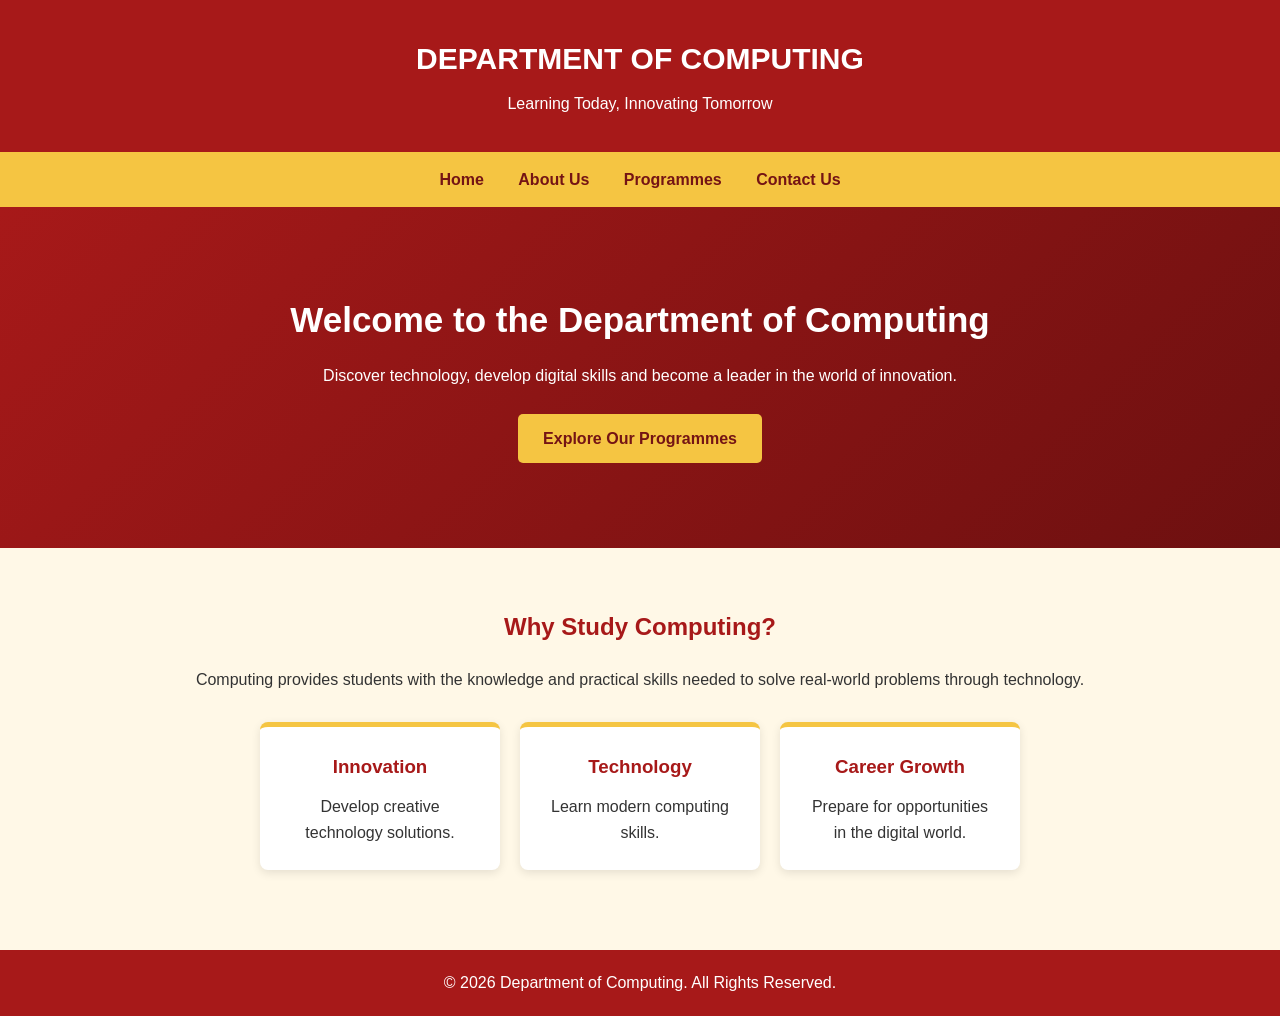
==== index.html @ 977d8181 "Initial website project setup" ====
<!DOCTYPE html>
<html lang="en">
<head>
    <meta charset="UTF-8">
    <meta name="viewport" content="width=device-width, initial-scale=1.0">
    <title>Department of Computing | Home</title>
    <link rel="stylesheet" href="styles.css">
</head>
<body>

<header>
    <h1>DEPARTMENT OF COMPUTING</h1>
    <p>Learning Today, Innovating Tomorrow</p>
</header>

<nav>
    <a href="index.html">Home</a>
    <a href="about.html">About Us</a>
    <a href="programmes.html">Programmes</a>
    <a href="contact.html">Contact Us</a>
</nav>

<section class="hero">
    <h2>Welcome to the Department of Computing</h2>
    <p>Discover technology, develop digital skills and
       become a leader in the world of innovation.</p>
    <a class="btn" href="programmes.html">Explore Our Programmes</a>
</section>

<section class="content">
    <h2>Why Study Computing?</h2>
    <p>Computing provides students with the knowledge and
       practical skills needed to solve real-world problems
       through technology.</p>

    <div class="cards">
        <div class="card">
            <h3>Innovation</h3>
            <p>Develop creative technology solutions.</p>
        </div>

        <div class="card">
            <h3>Technology</h3>
            <p>Learn modern computing skills.</p>
        </div>

        <div class="card">
            <h3>Career Growth</h3>
            <p>Prepare for opportunities in the digital world.</p>
        </div>
    </div>
</section>

<footer>
    <p>&copy; 2026 Department of Computing. All Rights Reserved.</p>
</footer>

</body>
</html>
---- styles.css ----
* {
    margin: 0;
    padding: 0;
    box-sizing: border-box;
}

body {
    font-family: Arial, sans-serif;
    background-color: #fff8e7;
    color: #333;
    line-height: 1.6;
}

header {
    background-color: #a71919;
    color: white;
    text-align: center;
    padding: 35px 15px;
}

header h1 {
    font-size: 30px;
    margin-bottom: 8px;
}

nav {
    background-color: #f5c542;
    padding: 15px;
    text-align: center;
}

nav a {
    color: #741414;
    text-decoration: none;
    font-weight: bold;
    margin: 0 15px;
}

nav a:hover {
    color: #a71919;
    text-decoration: underline;
}

.hero {
    background: linear-gradient(135deg, #a71919, #6d1010);
    color: white;
    text-align: center;
    padding: 85px 20px;
}

.hero h2 {
    font-size: 35px;
    margin-bottom: 15px;
}

.hero p {
    margin-bottom: 25px;
}

.btn {
    display: inline-block;
    background-color: #f5c542;
    color: #741414;
    padding: 12px 25px;
    text-decoration: none;
    border-radius: 5px;
    font-weight: bold;
}

.content {
    padding: 45px 8%;
    text-align: center;
}

.content h2 {
    color: #a71919;
    margin-bottom: 20px;
    margin-top: 15px;
}

.cards {
    display: flex;
    flex-wrap: wrap;
    justify-content: center;
    gap: 20px;
    margin-top: 30px;
}

.card {
    background-color: white;
    border-top: 5px solid #f5c542;
    padding: 25px;
    width: 240px;
    border-radius: 8px;
    box-shadow: 0 3px 10px rgba(0,0,0,0.1);
}

.card h3 {
    color: #a71919;
    margin-bottom: 12px;
}

footer {
    background-color: #a71919;
    color: white;
    text-align: center;
    padding: 20px;
    margin-top: 35px;
}

input, textarea {
    width: 100%;
    padding: 12px;
    margin: 10px 0;
    border: 1px solid #ccc;
    border-radius: 5px;
}

button {
    background-color: #a71919;
    color: white;
    padding: 12px 25px;
    border: none;
    border-radius: 5px;
    cursor: pointer;
}

@media (max-width: 600px) {
    nav a {
        display: inline-block;
        margin: 7px;
    }

    .hero h2 {
        font-size: 25px;
    }

    .content {
        padding: 30px 5%;
    }
}
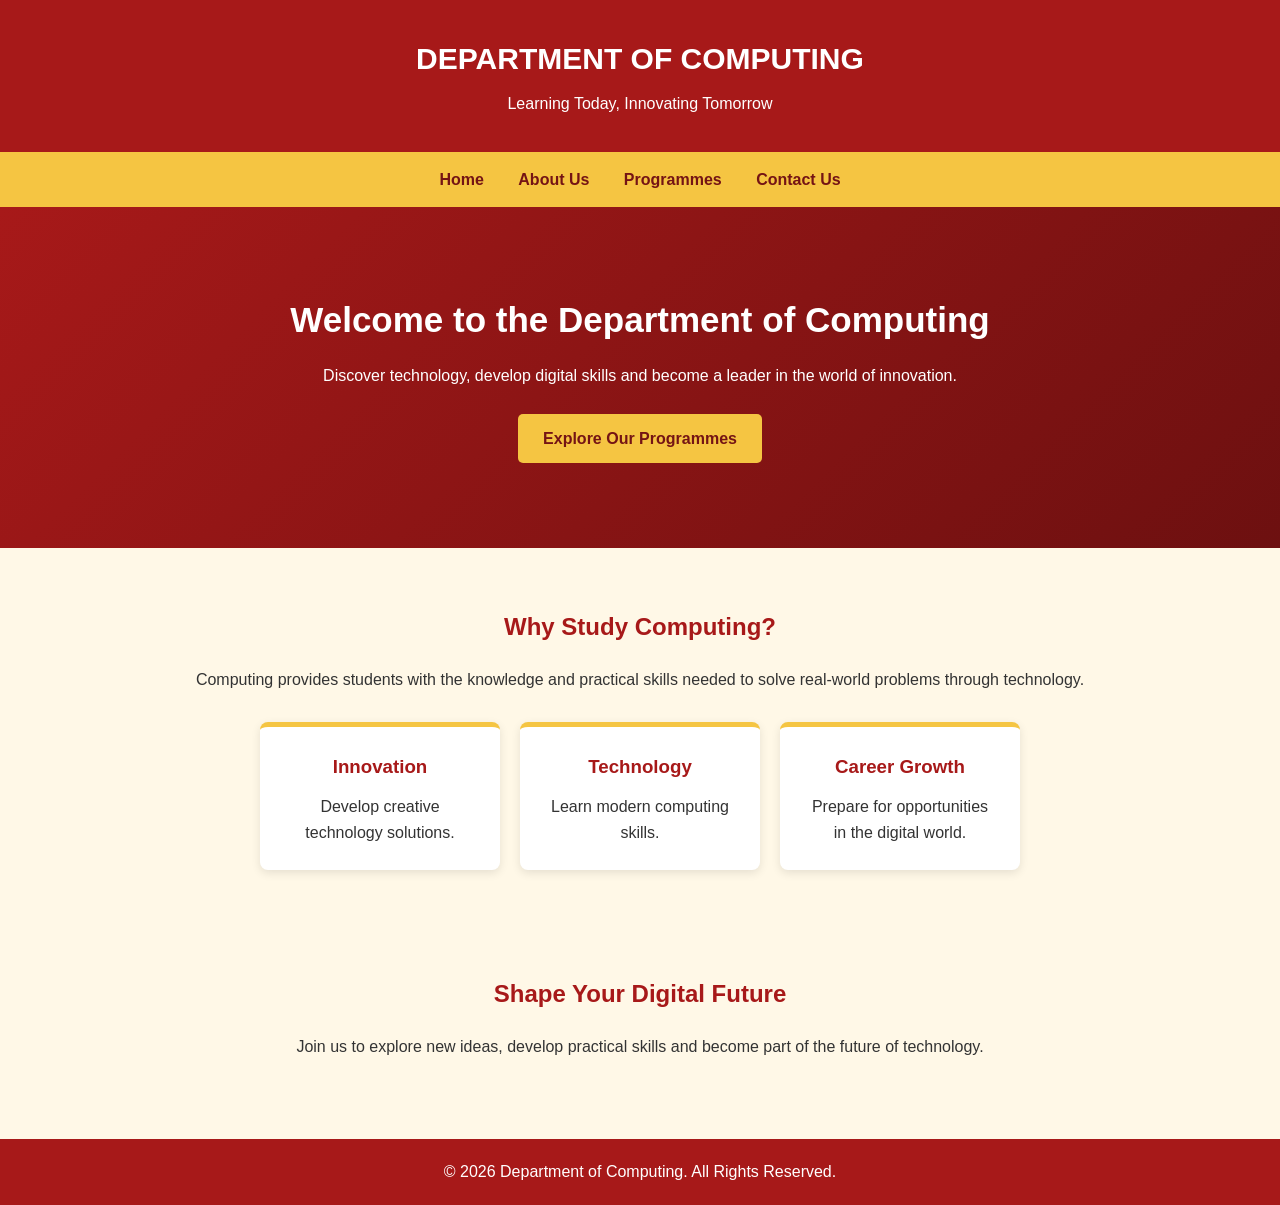
==== commit a96062ed: "Improve homepage content" ====
--- a/index.html
+++ b/index.html
@@ -50,7 +50,11 @@
         </div>
     </div>
 </section>
-
+<section class="content">
+    <h2>Shape Your Digital Future</h2>
+    <p>Join us to explore new ideas, develop practical skills
+       and become part of the future of technology.</p>
+</section>
 <footer>
     <p>&copy; 2026 Department of Computing. All Rights Reserved.</p>
 </footer>
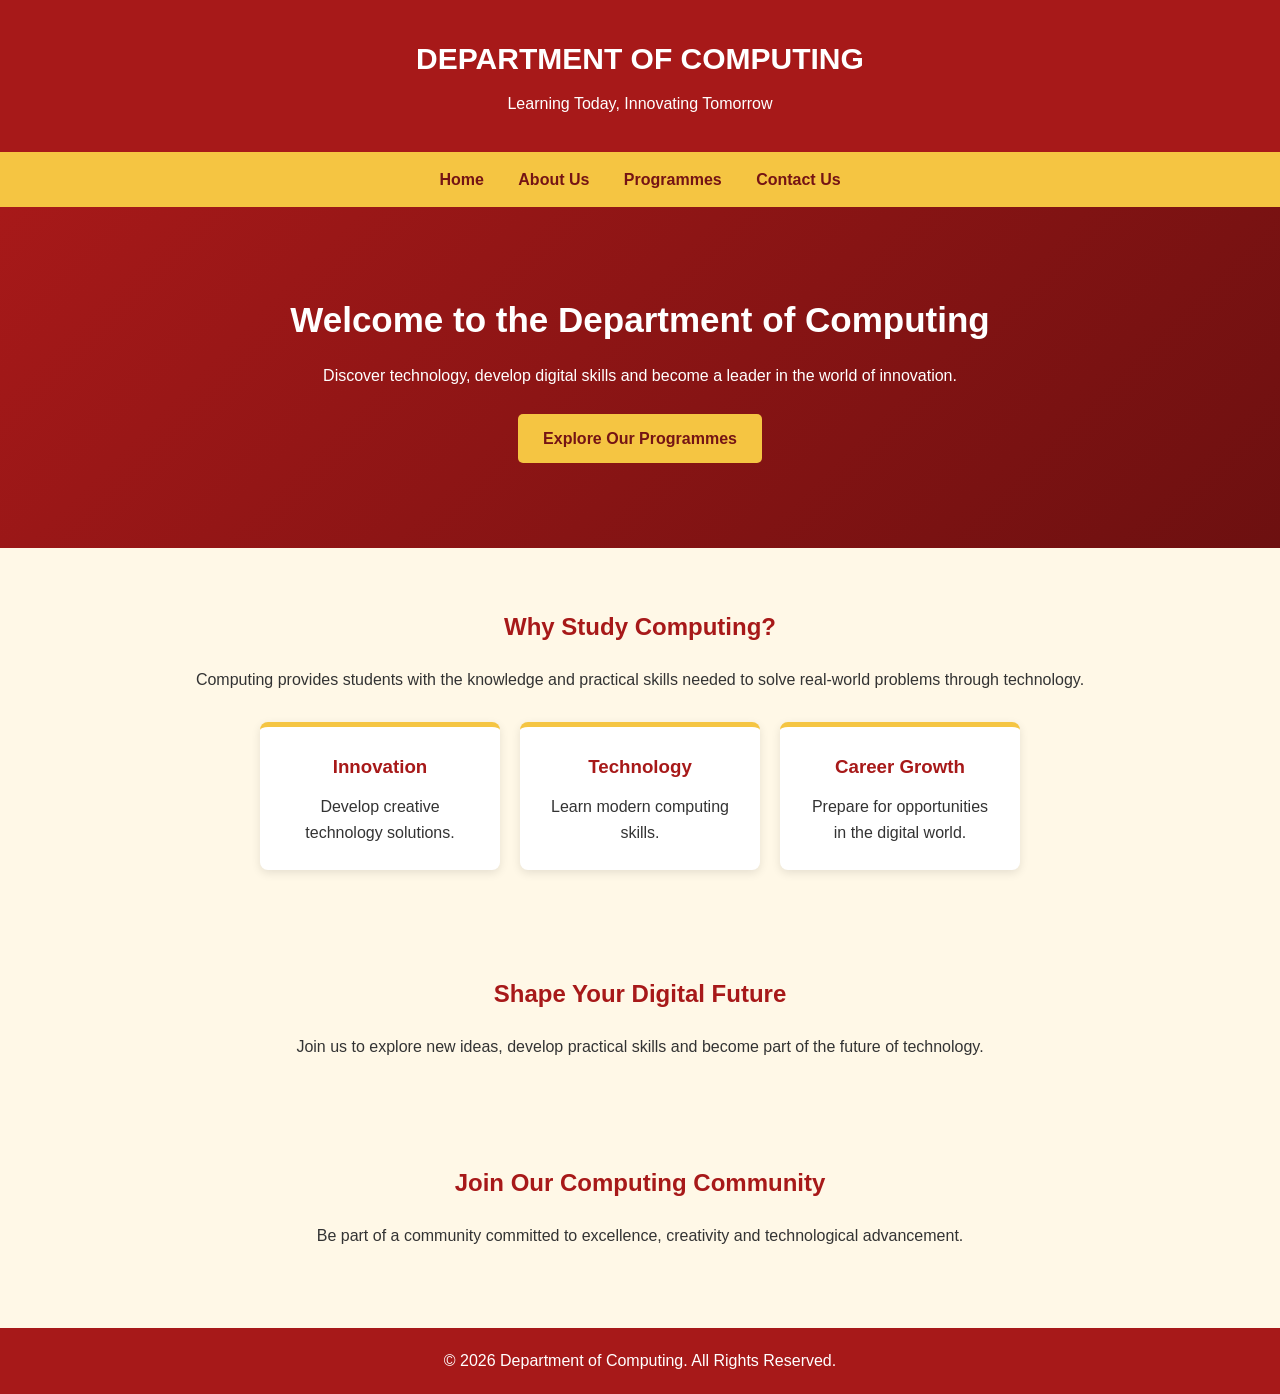
==== commit 3f7ab541: "Add computing community section" ====
--- a/index.html
+++ b/index.html
@@ -55,6 +55,12 @@
     <p>Join us to explore new ideas, develop practical skills
        and become part of the future of technology.</p>
 </section>
+
+<section class="content">
+    <h2>Join Our Computing Community</h2>
+    <p>Be part of a community committed to excellence,
+       creativity and technological advancement.</p>
+</section>
 <footer>
     <p>&copy; 2026 Department of Computing. All Rights Reserved.</p>
 </footer>
